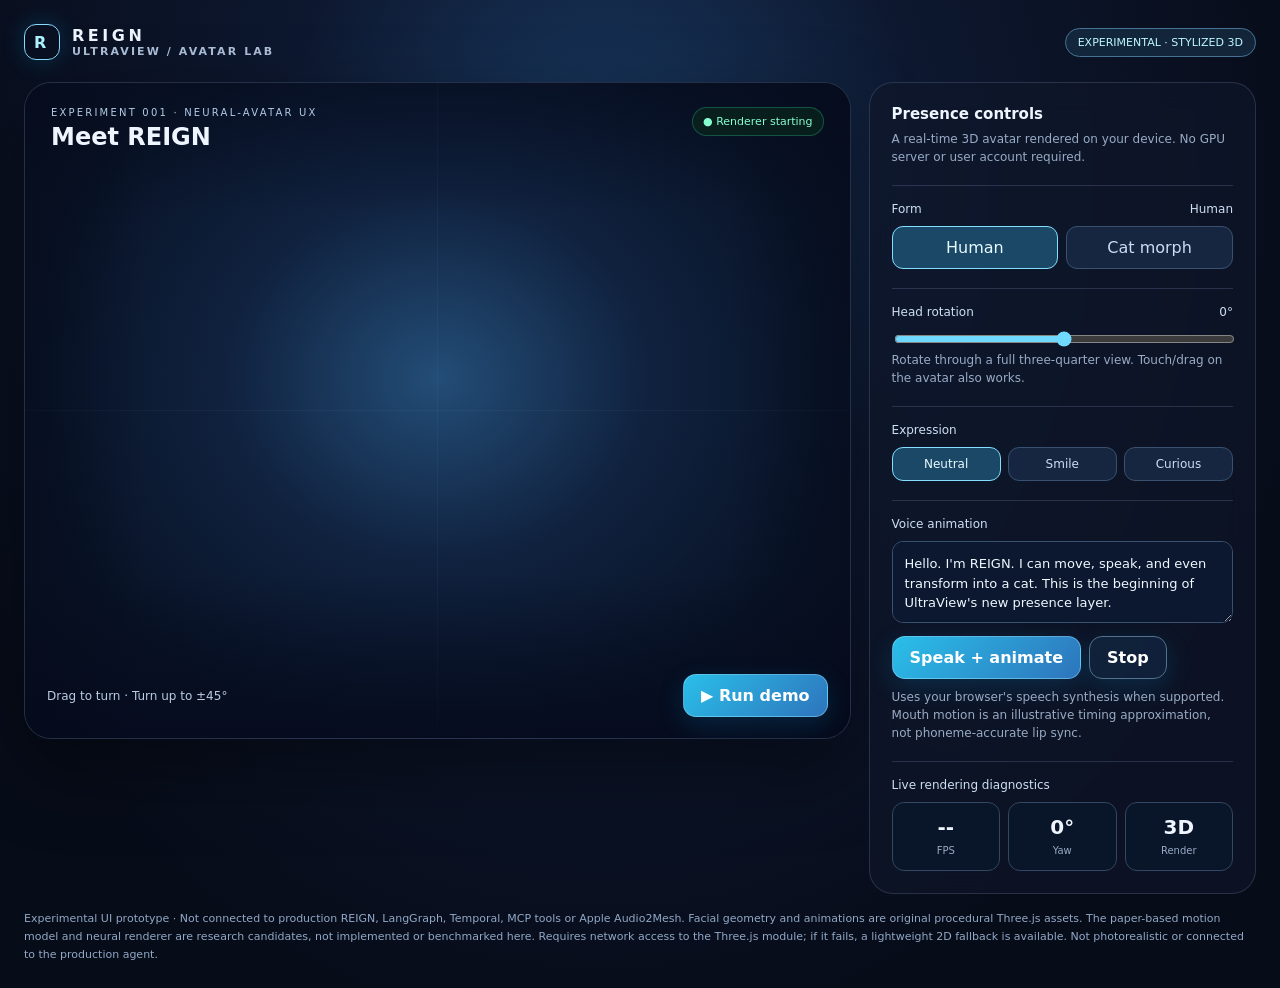
==== services/ax/avatar-lab.html @ 7117e43e "feat(ax): add experimental avatar lab with 3D head turn, cat morph and 2D offline fallback" ====
<!DOCTYPE html>
<html lang="en"><head><meta charset="utf-8"><meta name="viewport" content="width=device-width,initial-scale=1"><title>REIGN | UltraView Avatar Lab</title><style>
:root{color-scheme:dark;--ink:#eef5ff;--dim:#99abc5;--glass:rgba(15,23,43,.67);--line:rgba(185,207,255,.16);--cyan:#6fe7ff}*{box-sizing:border-box}body{margin:0;min-height:100vh;background:radial-gradient(ellipse at 47% 19%,#193a62 0%,#0d172e 35%,#070c19 75%);color:var(--ink);font-family:Inter,ui-sans-serif,system-ui,-apple-system,Segoe UI,sans-serif}button,input{font:inherit}button{cursor:pointer}.shell{max-width:1330px;margin:auto;padding:24px}.topbar{display:flex;align-items:center;justify-content:space-between;gap:16px;margin-bottom:22px}.brand{display:flex;align-items:center;gap:12px;font-weight:750;letter-spacing:.22em}.logo{width:36px;height:36px;border:1px solid #87dbff;border-radius:12px;display:grid;place-items:center;box-shadow:0 0 24px #1ab6ff33;color:#abf3ff}.sub{font-size:11px;color:#adc0d9;letter-spacing:.19em}.tag{padding:7px 12px;border-radius:25px;border:1px solid #467394;background:#173047aa;font-size:11px;color:#bcf6ff}.layout{display:grid;grid-template-columns:minmax(0,1.6fr) minmax(290px,.75fr);gap:18px}.stage{height:min(73vh,700px);min-height:480px;overflow:hidden;position:relative;border:1px solid var(--line);border-radius:27px;background:radial-gradient(ellipse at center 45%,#234d77 0%,#10223f 36%,#081225 72%);box-shadow:0 30px 80px #0006}.stage:before{content:'';position:absolute;inset:0;z-index:1;pointer-events:none;background:linear-gradient(90deg,#03071558,transparent 15%,transparent 85%,#03071558),linear-gradient(0deg,#050a1cc4,transparent 25%,transparent 80%,#050a1c70)}canvas{display:block;width:100%;height:100%;touch-action:pan-y}.stageHeader{position:absolute;z-index:2;top:24px;left:26px;right:26px;display:flex;justify-content:space-between;align-items:flex-start;pointer-events:none}.eyebrow{letter-spacing:.22em;font-size:10px;color:#b2cbe7}.stageTitle{font-size:24px;font-weight:650;margin-top:5px}.status{background:#09241ecb;border:1px solid #2dbd8f55;color:#85ffd0;padding:7px 10px;border-radius:22px;font-size:11px}.bottom{position:absolute;z-index:2;bottom:21px;left:22px;right:22px;display:flex;align-items:center;justify-content:space-between;gap:12px}.hint{font-size:12px;color:#bacbe3}.action{border:1px solid #a5eaff66;background:linear-gradient(135deg,#2abfe9,#2e74bc);color:white;padding:11px 17px;border-radius:13px;font-weight:700;box-shadow:0 8px 26px #0a9ee72b}.action.secondary{background:#132540c9;border-color:#53728f}.panel{border:1px solid var(--line);background:var(--glass);border-radius:24px;padding:22px;backdrop-filter:blur(15px);display:flex;flex-direction:column;gap:19px}.panel h2{font-size:15px;margin:0 0 7px}.muted{color:var(--dim);font-size:12px;line-height:1.5}.group{border-top:1px solid var(--line);padding-top:16px}.tabs{display:grid;grid-template-columns:1fr 1fr;gap:8px}.tabs button,.expr button{background:#162641;color:#cbdcf5;border:1px solid #39516f;border-radius:11px;padding:11px}.tabs button.on,.expr button.on{background:#1b4866;border-color:#83deff;color:#e6fbff}.control{display:flex;justify-content:space-between;align-items:center;margin-bottom:10px;font-size:12px;color:#cedff5}.range{width:100%;accent-color:#70d9ff}.expr{display:grid;grid-template-columns:repeat(3,1fr);gap:7px}.expr button{font-size:12px;padding:9px 4px}.script{width:100%;min-height:82px;resize:vertical;background:#0b1830;color:#eff8ff;border:1px solid #39516f;border-radius:11px;padding:12px;font:inherit;font-size:13px;line-height:1.5}.row{display:flex;gap:8px;flex-wrap:wrap}.metrics{display:grid;grid-template-columns:repeat(3,1fr);gap:8px}.metric{background:#0a172bc9;border:1px solid #324762;border-radius:12px;padding:12px 8px;text-align:center}.metric strong{font-size:20px;display:block}.metric span{font-size:10px;color:var(--dim)}.foot{color:#91a8c6;font-size:11px;margin-top:16px;line-height:1.65}.warn{color:#ffe4a3}.corner{position:absolute;left:0;right:0;top:0;bottom:0;pointer-events:none;background:linear-gradient(90deg,transparent 49.93%,#b6e9ff0a 50%,transparent 50.07%),linear-gradient(0deg,transparent 49.93%,#b6e9ff0a 50%,transparent 50.07%)}@media(max-width:850px){.shell{padding:14px}.layout{grid-template-columns:1fr}.stage{height:58vh;min-height:420px}.panel{padding:19px}.stageTitle{font-size:20px}.bottom{align-items:flex-end}.hint{max-width:55%}}
</style></head><body><main class="shell"><header class="topbar"><div class="brand"><div class="logo">R</div><div><div>REIGN</div><div class="sub">ULTRAVIEW / AVATAR LAB</div></div></div><div class="tag">EXPERIMENTAL · STYLIZED 3D</div></header><div class="layout"><section class="stage" id="stage"><div class="corner"></div><div class="stageHeader"><div><div class="eyebrow">EXPERIMENT 001 · NEURAL-AVATAR UX</div><div class="stageTitle">Meet REIGN</div></div><span class="status" id="status">● Renderer starting</span></div><div class="bottom"><div class="hint" id="hint">Drag to turn · Turn up to ±45°</div><button class="action" id="demo">▶ Run demo</button></div></section><aside class="panel"><div><h2>Presence controls</h2><div class="muted">A real-time 3D avatar rendered on your device. No GPU server or user account required.</div></div><div class="group"><div class="control">Form <span id="formVal">Human</span></div><div class="tabs"><button class="on" id="human">Human</button><button id="cat">Cat morph</button></div></div><div class="group"><div class="control">Head rotation <span id="rotationValue">0°</span></div><input id="yaw" class="range" type="range" min="-45" max="45" step="1" value="0"><div class="muted">Rotate through a full three-quarter view. Touch/drag on the avatar also works.</div></div><div class="group"><div class="control">Expression</div><div class="expr" id="expressions"><button class="on" data-exp="neutral">Neutral</button><button data-exp="happy">Smile</button><button data-exp="curious">Curious</button></div></div><div class="group"><div class="control">Voice animation</div><textarea id="utterance" class="script">Hello. I'm REIGN. I can move, speak, and even transform into a cat. This is the beginning of UltraView's new presence layer.</textarea><div class="row" style="margin-top:9px"><button class="action" id="speak">Speak + animate</button><button class="action secondary" id="stop">Stop</button></div><div class="muted" style="margin-top:9px">Uses your browser's speech synthesis when supported. Mouth motion is an illustrative timing approximation, not phoneme-accurate lip sync.</div></div><div class="group"><div class="control">Live rendering diagnostics</div><div class="metrics"><div class="metric"><strong id="fps">--</strong><span>FPS</span></div><div class="metric"><strong id="angle">0°</strong><span>Yaw</span></div><div class="metric"><strong id="mode">3D</strong><span>Render</span></div></div></div></aside></div><div class="foot">Experimental UI prototype · Not connected to production REIGN, LangGraph, Temporal, MCP tools or Apple Audio2Mesh. Facial geometry and animations are original procedural Three.js assets. The paper-based motion model and neural renderer are research candidates, not implemented or benchmarked here. Requires network access to the Three.js module; if it fails, a lightweight 2D fallback is available. Not photorealistic or connected to the production agent.</div></main>
<script type="module">
import * as THREE from 'https://esm.sh/three@0.169.0';
const stage=document.getElementById('stage'),scene=new THREE.Scene(),camera=new THREE.PerspectiveCamera(34,1,.1,100);camera.position.set(0,.06,7.0);const renderer=new THREE.WebGLRenderer({antialias:true,alpha:true,powerPreference:'high-performance'});renderer.setPixelRatio(Math.min(window.devicePixelRatio||1,2));renderer.outputColorSpace=THREE.SRGBColorSpace;renderer.toneMapping=THREE.ACESFilmicToneMapping;renderer.toneMappingExposure=1.5;stage.prepend(renderer.domElement);
scene.add(new THREE.HemisphereLight(0xbbe9ff,0x0b1738,2.3));function light(c,power,x,y,z){const l=new THREE.DirectionalLight(c,power);l.position.set(x,y,z);scene.add(l)}light(0xffffff,3,-3,4,5);light(0x51b5ff,2.1,4,1,-2);light(0x58e9ff,1.0,0,-3,3);
const root=new THREE.Group();scene.add(root);const head=new THREE.Group();root.add(head);const mat=(color,roughness=.75,metalness=0)=>new THREE.MeshStandardMaterial({color,roughness,metalness});const skin=mat(0xb77d61,.8),skinShade=mat(0x9b624b,.78),hair=mat(0x172031,.93),eyeWhite=mat(0xf4ecde,.35),iris=mat(0x35667c,.28),pupil=mat(0x0c1b29,.18),lip=mat(0x8e4b4e,.72),shirt=mat(0x142744,.7),shirtTrim=mat(0x4dd9ff,.4,.25),catSkin=mat(0xc5a080,.8),catNose=mat(0x9f6973),innerEar=mat(0xc48983);
function ell(parent,m,x,y,z,sx,sy,sz,segments=42){let o=new THREE.Mesh(new THREE.SphereGeometry(1,segments,30),m);o.position.set(x,y,z);o.scale.set(sx,sy,sz);parent.add(o);return o}
const body=ell(root,shirt,0,-1.94,-.11,1.04,.84,.63);const neck=ell(root,skin,0,-1.05,.02,.34,.48,.34);ell(root,shirtTrim,0,-1.43,.43,.3,.10,.14);let face=ell(head,skin,0,.14,0,.79,1.04,.73);let skull=ell(head,hair,0,.75,-.08,.79,.52,.71);ell(head,hair,-.48,.51,-.18,.36,.62,.57);ell(head,hair,.49,.5,-.18,.34,.60,.53);let fringe=ell(head,hair,-.11,.83,.57,.61,.16,.21);fringe.rotation.z=.11;
const ears=[],eyes=[],brows=[],whiskers=[],catEars=[];for (const s of [-1,1]){ears.push(ell(head,skin,s*.78,.10,-.03,.17,.30,.17));const eye=new THREE.Group();eye.position.set(s*.32,.32,.615);head.add(eye);ell(eye,eyeWhite,0,0,0,.19,.12,.10);ell(eye,iris,0,-.004,.087,.079,.088,.028);ell(eye,pupil,0,-.004,.111,.045,.058,.022);ell(eye,eyeWhite,-.02,.03,.132,.016,.016,.008);eyes.push(eye);const brow=ell(head,hair,s*.32,.57,.661,.23,.055,.055);brow.rotation.z=s*.07;brows.push(brow);
const catEar=new THREE.Group();catEar.position.set(s*.54,1.07,-.05);head.add(catEar);let e=new THREE.Mesh(new THREE.ConeGeometry(.27,.57,3),catSkin);e.rotation.z=-s*.16;catEar.add(e);let inside=new THREE.Mesh(new THREE.ConeGeometry(.15,.36,3),innerEar);inside.position.z=.11;inside.position.y=-.02;inside.rotation.z=-s*.16;catEar.add(inside);catEar.scale.setScalar(0);catEars.push(catEar);
for(let j=0;j<3;j++){let w=ell(head,mat(0xe8d4b7),s*.49,-.18+j*.10,.69,.31,.009,.009);w.rotation.z=s*(j-1)*.20;w.visible=false;whiskers.push(w)}
}
let nose=ell(head,skinShade,0,.09,.735,.145,.245,.18),noseTip=ell(head,skin,0,-.047,.88,.19,.115,.14);let mouthGroup=new THREE.Group();mouthGroup.position.set(0,-.38,.67);head.add(mouthGroup);let mouth=ell(mouthGroup,lip,0,0,0,.29,.048,.07);const mouthInner=ell(mouthGroup,mat(0x33131d),0,-.025,.021,.22,.01,.048);let chin=ell(head,skin,0,-.7,.25,.47,.26,.39);let catMuzzle=ell(head,catSkin,0,-.2,.64,.41,.20,.19);catMuzzle.scale.setScalar(0);let catNoseObj=ell(head,catNose,0,-.13,.81,.12,.077,.10);catNoseObj.scale.setScalar(0);
const floor=new THREE.Mesh(new THREE.CircleGeometry(2.2,80),new THREE.MeshBasicMaterial({color:0x15618b,transparent:true,opacity:.075,side:THREE.DoubleSide}));floor.rotation.x=-Math.PI/2;floor.position.y=-2.55;scene.add(floor);
let yawTarget=0,yaw=0,catTarget=0,catMix=0,speech=0,expression='neutral',auto=false,autoStart=0,drag=false,downX=0,downYaw=0,speechTimer=null;const clamp=(v,a,b)=>Math.max(a,Math.min(b,v));function setYaw(v){yawTarget=clamp(v,-45,45);document.getElementById('yaw').value=Math.round(yawTarget);document.getElementById('rotationValue').textContent=Math.round(yawTarget)+'°'}
function setCat(c){catTarget=c?1:0;document.getElementById('human').classList.toggle('on',!c);document.getElementById('cat').classList.toggle('on',!!c);document.getElementById('formVal').textContent=c?'Cat':'Human'}
document.getElementById('yaw').addEventListener('input',e=>{auto=false;setYaw(+e.target.value)});document.getElementById('human').onclick=()=>setCat(false);document.getElementById('cat').onclick=()=>setCat(true);for(const b of document.querySelectorAll('[data-exp]'))b.onclick=()=>{expression=b.dataset.exp;document.querySelectorAll('[data-exp]').forEach(z=>z.classList.toggle('on',z===b))};renderer.domElement.addEventListener('pointerdown',e=>{drag=true;downX=e.clientX;downYaw=yawTarget;auto=false;renderer.domElement.setPointerCapture(e.pointerId)});renderer.domElement.addEventListener('pointermove',e=>{if(drag)setYaw(downYaw+(e.clientX-downX)*.27)});renderer.domElement.addEventListener('pointerup',()=>drag=false);renderer.domElement.addEventListener('pointercancel',()=>drag=false);
function stopSpeech(){if('speechSynthesis' in window)speechSynthesis.cancel();speech=0;clearInterval(speechTimer);speechTimer=null}document.getElementById('stop').onclick=stopSpeech;
function speak(){stopSpeech();const text=document.getElementById('utterance').value.trim();if(!text)return;const start=performance.now();speechTimer=setInterval(()=>{const t=(performance.now()-start)/1000;speech=.28+Math.abs(Math.sin(t*12)*Math.cos(t*4.3))*.72},48);if('speechSynthesis' in window){const u=new SpeechSynthesisUtterance(text);u.rate=.93;u.pitch=.96;u.onend=stopSpeech;u.onerror=stopSpeech;speechSynthesis.speak(u)}else{document.getElementById('hint').textContent='Speech API unavailable; playing mouth animation only';setTimeout(stopSpeech,Math.max(2000,text.length*65))}}document.getElementById('speak').onclick=speak;
document.getElementById('demo').onclick=()=>{auto=true;autoStart=performance.now();setCat(false);expression='happy';document.querySelectorAll('[data-exp]').forEach(z=>z.classList.toggle('on',z.dataset.exp==='happy'));document.getElementById('hint').textContent='Demo: head turn → expression → cat transformation';speak();setTimeout(()=>{if(auto)setCat(true)},5500);setTimeout(()=>{if(auto)setCat(false)},10000);setTimeout(()=>{auto=false;setYaw(0)},14500)};
function resize(){let w=stage.clientWidth,h=stage.clientHeight;camera.aspect=w/h;camera.updateProjectionMatrix();renderer.setSize(w,h,false)}new ResizeObserver(resize).observe(stage);resize();let last=performance.now(),frames=0,fpsStart=last;function animate(now){requestAnimationFrame(animate);let dt=Math.min((now-last)/1000,.09);last=now;let sec=now/1000;if(auto){let t=(now-autoStart)/1000;setYaw(Math.sin(t*.65)*43)}yaw+=(yawTarget-yaw)*Math.min(1,dt*7);catMix+=(catTarget-catMix)*Math.min(1,dt*3.1);head.rotation.y=THREE.MathUtils.degToRad(yaw);head.rotation.x=.025+Math.sin(sec*.9)*.025;head.rotation.z=Math.sin(sec*.7)*.018;root.position.y=Math.sin(sec*1.3)*.024;face.material=catMix>.55?catSkin:skin;face.scale.set(.79-catMix*.06,1.04-catMix*.13,.73-catMix*.02);nose.scale.set(.145*(1-catMix*.4),.245*(1-catMix*.66),.18);noseTip.scale.set(.19*(1-catMix*.25),.115*(1-catMix*.45),.14);catMuzzle.scale.setScalar(catMix);catNoseObj.scale.setScalar(catMix);catEars.forEach(e=>e.scale.setScalar(catMix));ears.forEach(e=>e.scale.setScalar(1-catMix*.7));skull.scale.y=1-catMix*.38;fringe.scale.y=.16*(1-catMix*.65);whiskers.forEach(w=>w.visible=catMix>.5);eyes.forEach(e=>e.scale.set(1+catMix*.15,1+catMix*.25,1));brows.forEach((b,i)=>{b.position.y=.57+(expression==='curious'?.09:0);b.rotation.z=(i===0?-1:1)*(expression==='happy'?.16:.07)});let smile=expression==='happy'?.045:0;let talk=speech>0?speech*(.12+.055*Math.abs(Math.sin(sec*22))):0;mouth.scale.y=.048+talk+smile;mouth.scale.x=.29+(expression==='happy'?.06:0)-catMix*.09;mouthInner.scale.y=.015+talk*.7;mouthInner.visible=speech>.03;mouthGroup.position.y=-.38-catMix*.04;chin.position.y=-.7-talk*.13;document.getElementById('angle').textContent=Math.round(yaw)+'°';renderer.render(scene,camera);frames++;if(now-fpsStart>=900){document.getElementById('fps').textContent=Math.round(frames*1000/(now-fpsStart));frames=0;fpsStart=now}}
requestAnimationFrame(animate);document.getElementById('status').textContent='● THREE.JS RENDER READY';window.__avatar3DReady=true;
</script>
<script>
/* Self-contained 2D diagnostic fallback for environments blocking esm.sh.
   It never calls agent APIs, reads credentials, or sends data off-device. */
(()=>{
  let fallback=null,ctx=null,form=0,target=0,yaw=0,emotion='neutral',speaking=false,t0=0;
  function render(now){
    if(window.__avatar3DReady){fallback?.remove();return;}
    if(!ctx)return;
    const width=fallback.width,height=fallback.height;
    ctx.clearRect(0,0,width,height);
    const scale=Math.min(width/640,height/650),xc=width/2,yc=height*.47;
    const a=+document.getElementById('yaw').value;
    yaw+=(a-yaw)*.09;form+=(target-form)*.07;
    const angle=yaw*Math.PI/180,turn=Math.cos(angle);
    ctx.save();ctx.translate(xc,yc);ctx.scale(scale,scale);
    ctx.fillStyle='#142b4c';ctx.beginPath();ctx.ellipse(0,255,190,115,0,0,Math.PI*2);ctx.fill();
    ctx.fillStyle='#b67c63';ctx.fillRect(-40,165,80,110);
    ctx.save();ctx.translate(Math.sin(angle)*55,0);ctx.scale(.88+.12*turn,1);
    ctx.fillStyle=form>.55?'#b99d80':'#b77c63';
    ctx.beginPath();ctx.ellipse(0,0,130,173,0,0,Math.PI*2);ctx.fill();
    ctx.fillStyle='#152037';ctx.beginPath();ctx.ellipse(0,-127,128,68,0,Math.PI*2);ctx.fill();
    for(const sign of [-1,1]){
       ctx.fillStyle=form>.55?'#b99d80':'#b77c63';
       if(form>.02){ctx.beginPath();ctx.moveTo(sign*72,-115);ctx.lineTo(sign*120,-235*form-125*(1-form));ctx.lineTo(sign*24,-157);ctx.fill();}
       ctx.beginPath();ctx.ellipse(sign*131,-4,20,41,0,0,Math.PI*2);ctx.fill();
       ctx.fillStyle='#f0ebe6';ctx.beginPath();ctx.ellipse(sign*55,-29,26,17,0,0,Math.PI*2);ctx.fill();
       ctx.fillStyle='#33586b';ctx.beginPath();ctx.ellipse(sign*55+Math.sin(angle)*8,-29,11,14,0,0,Math.PI*2);ctx.fill();
       ctx.fillStyle='#152037';ctx.fillRect(sign*28-27,-64,55,8);
       if(form>.4){ctx.strokeStyle='#dbc5a6';ctx.lineWidth=2;for(let j=-1;j<=1;j++){ctx.beginPath();ctx.moveTo(sign*22,65);ctx.lineTo(sign*160,65+j*18);ctx.stroke();}}
    }
    ctx.fillStyle=form>.55?'#9d6b76':'#a96d58';
    ctx.beginPath();ctx.ellipse(Math.sin(angle)*9,47,20,30,0,0,Math.PI*2);ctx.fill();
    ctx.strokeStyle='#89464e';ctx.lineWidth=8;ctx.beginPath();
    const open=speaking?Math.abs(Math.sin(now/135))*19:0;
    ctx.ellipse(0,105,emotion==='happy'?48:35,5+open,0,0,Math.PI);ctx.stroke();
    ctx.restore();ctx.restore();
    const f=document.getElementById('fps');f.textContent='2D';
    document.getElementById('angle').textContent=Math.round(yaw)+'°';
    requestAnimationFrame(render);
  }
  setTimeout(()=>{
    if(window.__avatar3DReady)return;
    const stage=document.getElementById('stage');
    fallback=document.createElement('canvas');fallback.id='fallbackCanvas';
    fallback.style.cssText='position:absolute;inset:0;width:100%;height:100%;z-index:0';
    stage.prepend(fallback);ctx=fallback.getContext('2d');
    function size(){fallback.width=Math.max(1,stage.clientWidth*devicePixelRatio);fallback.height=Math.max(1,stage.clientHeight*devicePixelRatio);}
    new ResizeObserver(size).observe(stage);size();
    document.getElementById('status').textContent='● 2D FALLBACK · THREE.JS UNAVAILABLE';
    document.getElementById('mode').textContent='2D';
    document.getElementById('cat').onclick=()=>{target=1;document.getElementById('formVal').textContent='Cat'};
    document.getElementById('human').onclick=()=>{target=0;document.getElementById('formVal').textContent='Human'};
    document.querySelectorAll('[data-exp]').forEach(b=>b.onclick=()=>{emotion=b.dataset.exp});
    document.getElementById('speak').onclick=()=>{
       speaking=true;
       const text=document.getElementById('utterance').value;
       if('speechSynthesis' in window){speechSynthesis.cancel();const u=new SpeechSynthesisUtterance(text);
          u.onend=()=>speaking=false;u.onerror=()=>speaking=false;speechSynthesis.speak(u);}
       else setTimeout(()=>speaking=false,Math.min(10000,text.length*65));
    };
    document.getElementById('stop').onclick=()=>{speaking=false;if('speechSynthesis' in window)speechSynthesis.cancel()};
    document.getElementById('demo').onclick=()=>{target=0;speaking=true;
      document.getElementById('yaw').value=45;
      setTimeout(()=>{target=1;document.getElementById('formVal').textContent='Cat'},1800);
      setTimeout(()=>{document.getElementById('yaw').value=-45},3400);
      setTimeout(()=>{target=0;speaking=false;document.getElementById('formVal').textContent='Human'},5200);
    };
    const note=document.getElementById('hint');
    note.textContent='Fallback mode: 2D preview only. Three.js requires network access.';
    requestAnimationFrame(render);
  },6000);
})();
</script></body></html>
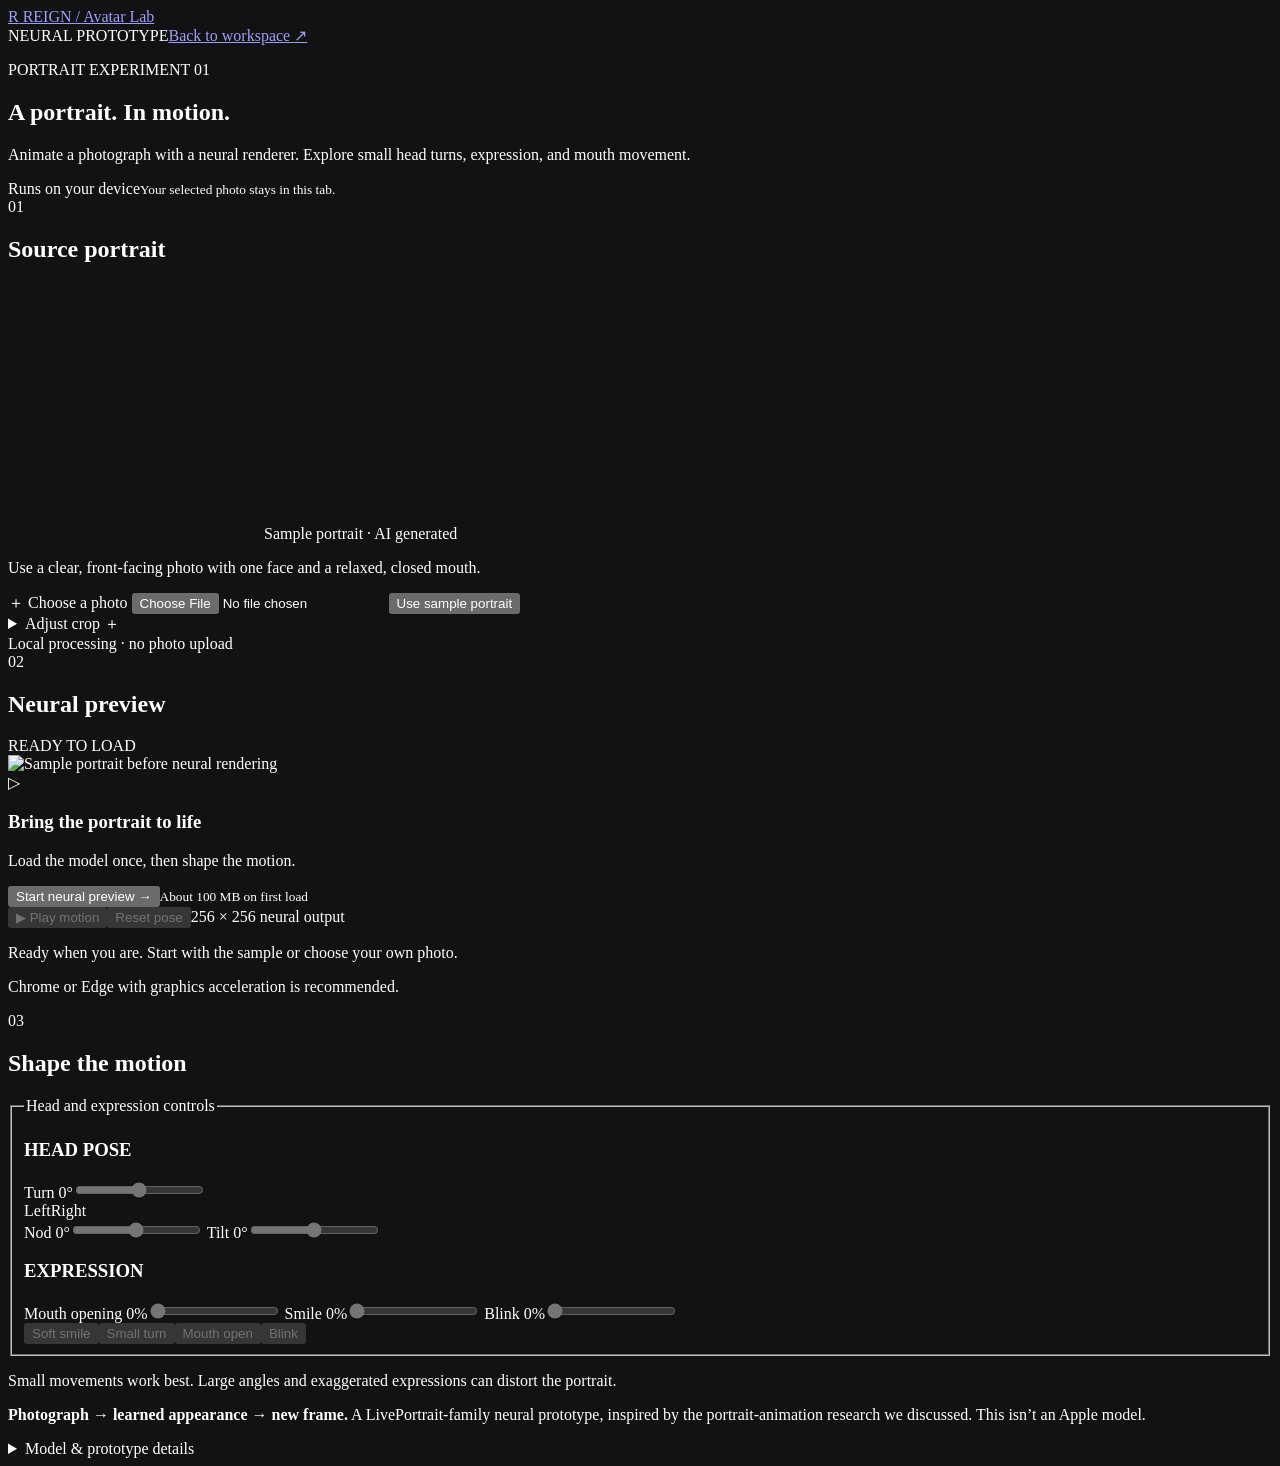
==== commit 3010b3f6: "Replace geometric Avatar Lab with on-device neural portrait rendering" ====
--- a/services/ax/avatar-lab.html
+++ b/services/ax/avatar-lab.html
@@ -1,99 +1,72 @@
-<!DOCTYPE html>
-<html lang="en"><head><meta charset="utf-8"><meta name="viewport" content="width=device-width,initial-scale=1"><title>REIGN | UltraView Avatar Lab</title><style>
-:root{color-scheme:dark;--ink:#eef5ff;--dim:#99abc5;--glass:rgba(15,23,43,.67);--line:rgba(185,207,255,.16);--cyan:#6fe7ff}*{box-sizing:border-box}body{margin:0;min-height:100vh;background:radial-gradient(ellipse at 47% 19%,#193a62 0%,#0d172e 35%,#070c19 75%);color:var(--ink);font-family:Inter,ui-sans-serif,system-ui,-apple-system,Segoe UI,sans-serif}button,input{font:inherit}button{cursor:pointer}.shell{max-width:1330px;margin:auto;padding:24px}.topbar{display:flex;align-items:center;justify-content:space-between;gap:16px;margin-bottom:22px}.brand{display:flex;align-items:center;gap:12px;font-weight:750;letter-spacing:.22em}.logo{width:36px;height:36px;border:1px solid #87dbff;border-radius:12px;display:grid;place-items:center;box-shadow:0 0 24px #1ab6ff33;color:#abf3ff}.sub{font-size:11px;color:#adc0d9;letter-spacing:.19em}.tag{padding:7px 12px;border-radius:25px;border:1px solid #467394;background:#173047aa;font-size:11px;color:#bcf6ff}.layout{display:grid;grid-template-columns:minmax(0,1.6fr) minmax(290px,.75fr);gap:18px}.stage{height:min(73vh,700px);min-height:480px;overflow:hidden;position:relative;border:1px solid var(--line);border-radius:27px;background:radial-gradient(ellipse at center 45%,#234d77 0%,#10223f 36%,#081225 72%);box-shadow:0 30px 80px #0006}.stage:before{content:'';position:absolute;inset:0;z-index:1;pointer-events:none;background:linear-gradient(90deg,#03071558,transparent 15%,transparent 85%,#03071558),linear-gradient(0deg,#050a1cc4,transparent 25%,transparent 80%,#050a1c70)}canvas{display:block;width:100%;height:100%;touch-action:pan-y}.stageHeader{position:absolute;z-index:2;top:24px;left:26px;right:26px;display:flex;justify-content:space-between;align-items:flex-start;pointer-events:none}.eyebrow{letter-spacing:.22em;font-size:10px;color:#b2cbe7}.stageTitle{font-size:24px;font-weight:650;margin-top:5px}.status{background:#09241ecb;border:1px solid #2dbd8f55;color:#85ffd0;padding:7px 10px;border-radius:22px;font-size:11px}.bottom{position:absolute;z-index:2;bottom:21px;left:22px;right:22px;display:flex;align-items:center;justify-content:space-between;gap:12px}.hint{font-size:12px;color:#bacbe3}.action{border:1px solid #a5eaff66;background:linear-gradient(135deg,#2abfe9,#2e74bc);color:white;padding:11px 17px;border-radius:13px;font-weight:700;box-shadow:0 8px 26px #0a9ee72b}.action.secondary{background:#132540c9;border-color:#53728f}.panel{border:1px solid var(--line);background:var(--glass);border-radius:24px;padding:22px;backdrop-filter:blur(15px);display:flex;flex-direction:column;gap:19px}.panel h2{font-size:15px;margin:0 0 7px}.muted{color:var(--dim);font-size:12px;line-height:1.5}.group{border-top:1px solid var(--line);padding-top:16px}.tabs{display:grid;grid-template-columns:1fr 1fr;gap:8px}.tabs button,.expr button{background:#162641;color:#cbdcf5;border:1px solid #39516f;border-radius:11px;padding:11px}.tabs button.on,.expr button.on{background:#1b4866;border-color:#83deff;color:#e6fbff}.control{display:flex;justify-content:space-between;align-items:center;margin-bottom:10px;font-size:12px;color:#cedff5}.range{width:100%;accent-color:#70d9ff}.expr{display:grid;grid-template-columns:repeat(3,1fr);gap:7px}.expr button{font-size:12px;padding:9px 4px}.script{width:100%;min-height:82px;resize:vertical;background:#0b1830;color:#eff8ff;border:1px solid #39516f;border-radius:11px;padding:12px;font:inherit;font-size:13px;line-height:1.5}.row{display:flex;gap:8px;flex-wrap:wrap}.metrics{display:grid;grid-template-columns:repeat(3,1fr);gap:8px}.metric{background:#0a172bc9;border:1px solid #324762;border-radius:12px;padding:12px 8px;text-align:center}.metric strong{font-size:20px;display:block}.metric span{font-size:10px;color:var(--dim)}.foot{color:#91a8c6;font-size:11px;margin-top:16px;line-height:1.65}.warn{color:#ffe4a3}.corner{position:absolute;left:0;right:0;top:0;bottom:0;pointer-events:none;background:linear-gradient(90deg,transparent 49.93%,#b6e9ff0a 50%,transparent 50.07%),linear-gradient(0deg,transparent 49.93%,#b6e9ff0a 50%,transparent 50.07%)}@media(max-width:850px){.shell{padding:14px}.layout{grid-template-columns:1fr}.stage{height:58vh;min-height:420px}.panel{padding:19px}.stageTitle{font-size:20px}.bottom{align-items:flex-end}.hint{max-width:55%}}
-</style></head><body><main class="shell"><header class="topbar"><div class="brand"><div class="logo">R</div><div><div>REIGN</div><div class="sub">ULTRAVIEW / AVATAR LAB</div></div></div><div class="tag">EXPERIMENTAL · STYLIZED 3D</div></header><div class="layout"><section class="stage" id="stage"><div class="corner"></div><div class="stageHeader"><div><div class="eyebrow">EXPERIMENT 001 · NEURAL-AVATAR UX</div><div class="stageTitle">Meet REIGN</div></div><span class="status" id="status">● Renderer starting</span></div><div class="bottom"><div class="hint" id="hint">Drag to turn · Turn up to ±45°</div><button class="action" id="demo">▶ Run demo</button></div></section><aside class="panel"><div><h2>Presence controls</h2><div class="muted">A real-time 3D avatar rendered on your device. No GPU server or user account required.</div></div><div class="group"><div class="control">Form <span id="formVal">Human</span></div><div class="tabs"><button class="on" id="human">Human</button><button id="cat">Cat morph</button></div></div><div class="group"><div class="control">Head rotation <span id="rotationValue">0°</span></div><input id="yaw" class="range" type="range" min="-45" max="45" step="1" value="0"><div class="muted">Rotate through a full three-quarter view. Touch/drag on the avatar also works.</div></div><div class="group"><div class="control">Expression</div><div class="expr" id="expressions"><button class="on" data-exp="neutral">Neutral</button><button data-exp="happy">Smile</button><button data-exp="curious">Curious</button></div></div><div class="group"><div class="control">Voice animation</div><textarea id="utterance" class="script">Hello. I'm REIGN. I can move, speak, and even transform into a cat. This is the beginning of UltraView's new presence layer.</textarea><div class="row" style="margin-top:9px"><button class="action" id="speak">Speak + animate</button><button class="action secondary" id="stop">Stop</button></div><div class="muted" style="margin-top:9px">Uses your browser's speech synthesis when supported. Mouth motion is an illustrative timing approximation, not phoneme-accurate lip sync.</div></div><div class="group"><div class="control">Live rendering diagnostics</div><div class="metrics"><div class="metric"><strong id="fps">--</strong><span>FPS</span></div><div class="metric"><strong id="angle">0°</strong><span>Yaw</span></div><div class="metric"><strong id="mode">3D</strong><span>Render</span></div></div></div></aside></div><div class="foot">Experimental UI prototype · Not connected to production REIGN, LangGraph, Temporal, MCP tools or Apple Audio2Mesh. Facial geometry and animations are original procedural Three.js assets. The paper-based motion model and neural renderer are research candidates, not implemented or benchmarked here. Requires network access to the Three.js module; if it fails, a lightweight 2D fallback is available. Not photorealistic or connected to the production agent.</div></main>
-<script type="module">
-import * as THREE from 'https://esm.sh/three@0.169.0';
-const stage=document.getElementById('stage'),scene=new THREE.Scene(),camera=new THREE.PerspectiveCamera(34,1,.1,100);camera.position.set(0,.06,7.0);const renderer=new THREE.WebGLRenderer({antialias:true,alpha:true,powerPreference:'high-performance'});renderer.setPixelRatio(Math.min(window.devicePixelRatio||1,2));renderer.outputColorSpace=THREE.SRGBColorSpace;renderer.toneMapping=THREE.ACESFilmicToneMapping;renderer.toneMappingExposure=1.5;stage.prepend(renderer.domElement);
-scene.add(new THREE.HemisphereLight(0xbbe9ff,0x0b1738,2.3));function light(c,power,x,y,z){const l=new THREE.DirectionalLight(c,power);l.position.set(x,y,z);scene.add(l)}light(0xffffff,3,-3,4,5);light(0x51b5ff,2.1,4,1,-2);light(0x58e9ff,1.0,0,-3,3);
-const root=new THREE.Group();scene.add(root);const head=new THREE.Group();root.add(head);const mat=(color,roughness=.75,metalness=0)=>new THREE.MeshStandardMaterial({color,roughness,metalness});const skin=mat(0xb77d61,.8),skinShade=mat(0x9b624b,.78),hair=mat(0x172031,.93),eyeWhite=mat(0xf4ecde,.35),iris=mat(0x35667c,.28),pupil=mat(0x0c1b29,.18),lip=mat(0x8e4b4e,.72),shirt=mat(0x142744,.7),shirtTrim=mat(0x4dd9ff,.4,.25),catSkin=mat(0xc5a080,.8),catNose=mat(0x9f6973),innerEar=mat(0xc48983);
-function ell(parent,m,x,y,z,sx,sy,sz,segments=42){let o=new THREE.Mesh(new THREE.SphereGeometry(1,segments,30),m);o.position.set(x,y,z);o.scale.set(sx,sy,sz);parent.add(o);return o}
-const body=ell(root,shirt,0,-1.94,-.11,1.04,.84,.63);const neck=ell(root,skin,0,-1.05,.02,.34,.48,.34);ell(root,shirtTrim,0,-1.43,.43,.3,.10,.14);let face=ell(head,skin,0,.14,0,.79,1.04,.73);let skull=ell(head,hair,0,.75,-.08,.79,.52,.71);ell(head,hair,-.48,.51,-.18,.36,.62,.57);ell(head,hair,.49,.5,-.18,.34,.60,.53);let fringe=ell(head,hair,-.11,.83,.57,.61,.16,.21);fringe.rotation.z=.11;
-const ears=[],eyes=[],brows=[],whiskers=[],catEars=[];for (const s of [-1,1]){ears.push(ell(head,skin,s*.78,.10,-.03,.17,.30,.17));const eye=new THREE.Group();eye.position.set(s*.32,.32,.615);head.add(eye);ell(eye,eyeWhite,0,0,0,.19,.12,.10);ell(eye,iris,0,-.004,.087,.079,.088,.028);ell(eye,pupil,0,-.004,.111,.045,.058,.022);ell(eye,eyeWhite,-.02,.03,.132,.016,.016,.008);eyes.push(eye);const brow=ell(head,hair,s*.32,.57,.661,.23,.055,.055);brow.rotation.z=s*.07;brows.push(brow);
-const catEar=new THREE.Group();catEar.position.set(s*.54,1.07,-.05);head.add(catEar);let e=new THREE.Mesh(new THREE.ConeGeometry(.27,.57,3),catSkin);e.rotation.z=-s*.16;catEar.add(e);let inside=new THREE.Mesh(new THREE.ConeGeometry(.15,.36,3),innerEar);inside.position.z=.11;inside.position.y=-.02;inside.rotation.z=-s*.16;catEar.add(inside);catEar.scale.setScalar(0);catEars.push(catEar);
-for(let j=0;j<3;j++){let w=ell(head,mat(0xe8d4b7),s*.49,-.18+j*.10,.69,.31,.009,.009);w.rotation.z=s*(j-1)*.20;w.visible=false;whiskers.push(w)}
-}
-let nose=ell(head,skinShade,0,.09,.735,.145,.245,.18),noseTip=ell(head,skin,0,-.047,.88,.19,.115,.14);let mouthGroup=new THREE.Group();mouthGroup.position.set(0,-.38,.67);head.add(mouthGroup);let mouth=ell(mouthGroup,lip,0,0,0,.29,.048,.07);const mouthInner=ell(mouthGroup,mat(0x33131d),0,-.025,.021,.22,.01,.048);let chin=ell(head,skin,0,-.7,.25,.47,.26,.39);let catMuzzle=ell(head,catSkin,0,-.2,.64,.41,.20,.19);catMuzzle.scale.setScalar(0);let catNoseObj=ell(head,catNose,0,-.13,.81,.12,.077,.10);catNoseObj.scale.setScalar(0);
-const floor=new THREE.Mesh(new THREE.CircleGeometry(2.2,80),new THREE.MeshBasicMaterial({color:0x15618b,transparent:true,opacity:.075,side:THREE.DoubleSide}));floor.rotation.x=-Math.PI/2;floor.position.y=-2.55;scene.add(floor);
-let yawTarget=0,yaw=0,catTarget=0,catMix=0,speech=0,expression='neutral',auto=false,autoStart=0,drag=false,downX=0,downYaw=0,speechTimer=null;const clamp=(v,a,b)=>Math.max(a,Math.min(b,v));function setYaw(v){yawTarget=clamp(v,-45,45);document.getElementById('yaw').value=Math.round(yawTarget);document.getElementById('rotationValue').textContent=Math.round(yawTarget)+'°'}
-function setCat(c){catTarget=c?1:0;document.getElementById('human').classList.toggle('on',!c);document.getElementById('cat').classList.toggle('on',!!c);document.getElementById('formVal').textContent=c?'Cat':'Human'}
-document.getElementById('yaw').addEventListener('input',e=>{auto=false;setYaw(+e.target.value)});document.getElementById('human').onclick=()=>setCat(false);document.getElementById('cat').onclick=()=>setCat(true);for(const b of document.querySelectorAll('[data-exp]'))b.onclick=()=>{expression=b.dataset.exp;document.querySelectorAll('[data-exp]').forEach(z=>z.classList.toggle('on',z===b))};renderer.domElement.addEventListener('pointerdown',e=>{drag=true;downX=e.clientX;downYaw=yawTarget;auto=false;renderer.domElement.setPointerCapture(e.pointerId)});renderer.domElement.addEventListener('pointermove',e=>{if(drag)setYaw(downYaw+(e.clientX-downX)*.27)});renderer.domElement.addEventListener('pointerup',()=>drag=false);renderer.domElement.addEventListener('pointercancel',()=>drag=false);
-function stopSpeech(){if('speechSynthesis' in window)speechSynthesis.cancel();speech=0;clearInterval(speechTimer);speechTimer=null}document.getElementById('stop').onclick=stopSpeech;
-function speak(){stopSpeech();const text=document.getElementById('utterance').value.trim();if(!text)return;const start=performance.now();speechTimer=setInterval(()=>{const t=(performance.now()-start)/1000;speech=.28+Math.abs(Math.sin(t*12)*Math.cos(t*4.3))*.72},48);if('speechSynthesis' in window){const u=new SpeechSynthesisUtterance(text);u.rate=.93;u.pitch=.96;u.onend=stopSpeech;u.onerror=stopSpeech;speechSynthesis.speak(u)}else{document.getElementById('hint').textContent='Speech API unavailable; playing mouth animation only';setTimeout(stopSpeech,Math.max(2000,text.length*65))}}document.getElementById('speak').onclick=speak;
-document.getElementById('demo').onclick=()=>{auto=true;autoStart=performance.now();setCat(false);expression='happy';document.querySelectorAll('[data-exp]').forEach(z=>z.classList.toggle('on',z.dataset.exp==='happy'));document.getElementById('hint').textContent='Demo: head turn → expression → cat transformation';speak();setTimeout(()=>{if(auto)setCat(true)},5500);setTimeout(()=>{if(auto)setCat(false)},10000);setTimeout(()=>{auto=false;setYaw(0)},14500)};
-function resize(){let w=stage.clientWidth,h=stage.clientHeight;camera.aspect=w/h;camera.updateProjectionMatrix();renderer.setSize(w,h,false)}new ResizeObserver(resize).observe(stage);resize();let last=performance.now(),frames=0,fpsStart=last;function animate(now){requestAnimationFrame(animate);let dt=Math.min((now-last)/1000,.09);last=now;let sec=now/1000;if(auto){let t=(now-autoStart)/1000;setYaw(Math.sin(t*.65)*43)}yaw+=(yawTarget-yaw)*Math.min(1,dt*7);catMix+=(catTarget-catMix)*Math.min(1,dt*3.1);head.rotation.y=THREE.MathUtils.degToRad(yaw);head.rotation.x=.025+Math.sin(sec*.9)*.025;head.rotation.z=Math.sin(sec*.7)*.018;root.position.y=Math.sin(sec*1.3)*.024;face.material=catMix>.55?catSkin:skin;face.scale.set(.79-catMix*.06,1.04-catMix*.13,.73-catMix*.02);nose.scale.set(.145*(1-catMix*.4),.245*(1-catMix*.66),.18);noseTip.scale.set(.19*(1-catMix*.25),.115*(1-catMix*.45),.14);catMuzzle.scale.setScalar(catMix);catNoseObj.scale.setScalar(catMix);catEars.forEach(e=>e.scale.setScalar(catMix));ears.forEach(e=>e.scale.setScalar(1-catMix*.7));skull.scale.y=1-catMix*.38;fringe.scale.y=.16*(1-catMix*.65);whiskers.forEach(w=>w.visible=catMix>.5);eyes.forEach(e=>e.scale.set(1+catMix*.15,1+catMix*.25,1));brows.forEach((b,i)=>{b.position.y=.57+(expression==='curious'?.09:0);b.rotation.z=(i===0?-1:1)*(expression==='happy'?.16:.07)});let smile=expression==='happy'?.045:0;let talk=speech>0?speech*(.12+.055*Math.abs(Math.sin(sec*22))):0;mouth.scale.y=.048+talk+smile;mouth.scale.x=.29+(expression==='happy'?.06:0)-catMix*.09;mouthInner.scale.y=.015+talk*.7;mouthInner.visible=speech>.03;mouthGroup.position.y=-.38-catMix*.04;chin.position.y=-.7-talk*.13;document.getElementById('angle').textContent=Math.round(yaw)+'°';renderer.render(scene,camera);frames++;if(now-fpsStart>=900){document.getElementById('fps').textContent=Math.round(frames*1000/(now-fpsStart));frames=0;fpsStart=now}}
-requestAnimationFrame(animate);document.getElementById('status').textContent='● THREE.JS RENDER READY';window.__avatar3DReady=true;
-</script>
-<script>
-/* Self-contained 2D diagnostic fallback for environments blocking esm.sh.
-   It never calls agent APIs, reads credentials, or sends data off-device. */
-(()=>{
-  let fallback=null,ctx=null,form=0,target=0,yaw=0,emotion='neutral',speaking=false,t0=0;
-  function render(now){
-    if(window.__avatar3DReady){fallback?.remove();return;}
-    if(!ctx)return;
-    const width=fallback.width,height=fallback.height;
-    ctx.clearRect(0,0,width,height);
-    const scale=Math.min(width/640,height/650),xc=width/2,yc=height*.47;
-    const a=+document.getElementById('yaw').value;
-    yaw+=(a-yaw)*.09;form+=(target-form)*.07;
-    const angle=yaw*Math.PI/180,turn=Math.cos(angle);
-    ctx.save();ctx.translate(xc,yc);ctx.scale(scale,scale);
-    ctx.fillStyle='#142b4c';ctx.beginPath();ctx.ellipse(0,255,190,115,0,0,Math.PI*2);ctx.fill();
-    ctx.fillStyle='#b67c63';ctx.fillRect(-40,165,80,110);
-    ctx.save();ctx.translate(Math.sin(angle)*55,0);ctx.scale(.88+.12*turn,1);
-    ctx.fillStyle=form>.55?'#b99d80':'#b77c63';
-    ctx.beginPath();ctx.ellipse(0,0,130,173,0,0,Math.PI*2);ctx.fill();
-    ctx.fillStyle='#152037';ctx.beginPath();ctx.ellipse(0,-127,128,68,0,Math.PI*2);ctx.fill();
-    for(const sign of [-1,1]){
-       ctx.fillStyle=form>.55?'#b99d80':'#b77c63';
-       if(form>.02){ctx.beginPath();ctx.moveTo(sign*72,-115);ctx.lineTo(sign*120,-235*form-125*(1-form));ctx.lineTo(sign*24,-157);ctx.fill();}
-       ctx.beginPath();ctx.ellipse(sign*131,-4,20,41,0,0,Math.PI*2);ctx.fill();
-       ctx.fillStyle='#f0ebe6';ctx.beginPath();ctx.ellipse(sign*55,-29,26,17,0,0,Math.PI*2);ctx.fill();
-       ctx.fillStyle='#33586b';ctx.beginPath();ctx.ellipse(sign*55+Math.sin(angle)*8,-29,11,14,0,0,Math.PI*2);ctx.fill();
-       ctx.fillStyle='#152037';ctx.fillRect(sign*28-27,-64,55,8);
-       if(form>.4){ctx.strokeStyle='#dbc5a6';ctx.lineWidth=2;for(let j=-1;j<=1;j++){ctx.beginPath();ctx.moveTo(sign*22,65);ctx.lineTo(sign*160,65+j*18);ctx.stroke();}}
-    }
-    ctx.fillStyle=form>.55?'#9d6b76':'#a96d58';
-    ctx.beginPath();ctx.ellipse(Math.sin(angle)*9,47,20,30,0,0,Math.PI*2);ctx.fill();
-    ctx.strokeStyle='#89464e';ctx.lineWidth=8;ctx.beginPath();
-    const open=speaking?Math.abs(Math.sin(now/135))*19:0;
-    ctx.ellipse(0,105,emotion==='happy'?48:35,5+open,0,0,Math.PI);ctx.stroke();
-    ctx.restore();ctx.restore();
-    const f=document.getElementById('fps');f.textContent='2D';
-    document.getElementById('angle').textContent=Math.round(yaw)+'°';
-    requestAnimationFrame(render);
-  }
-  setTimeout(()=>{
-    if(window.__avatar3DReady)return;
-    const stage=document.getElementById('stage');
-    fallback=document.createElement('canvas');fallback.id='fallbackCanvas';
-    fallback.style.cssText='position:absolute;inset:0;width:100%;height:100%;z-index:0';
-    stage.prepend(fallback);ctx=fallback.getContext('2d');
-    function size(){fallback.width=Math.max(1,stage.clientWidth*devicePixelRatio);fallback.height=Math.max(1,stage.clientHeight*devicePixelRatio);}
-    new ResizeObserver(size).observe(stage);size();
-    document.getElementById('status').textContent='● 2D FALLBACK · THREE.JS UNAVAILABLE';
-    document.getElementById('mode').textContent='2D';
-    document.getElementById('cat').onclick=()=>{target=1;document.getElementById('formVal').textContent='Cat'};
-    document.getElementById('human').onclick=()=>{target=0;document.getElementById('formVal').textContent='Human'};
-    document.querySelectorAll('[data-exp]').forEach(b=>b.onclick=()=>{emotion=b.dataset.exp});
-    document.getElementById('speak').onclick=()=>{
-       speaking=true;
-       const text=document.getElementById('utterance').value;
-       if('speechSynthesis' in window){speechSynthesis.cancel();const u=new SpeechSynthesisUtterance(text);
-          u.onend=()=>speaking=false;u.onerror=()=>speaking=false;speechSynthesis.speak(u);}
-       else setTimeout(()=>speaking=false,Math.min(10000,text.length*65));
-    };
-    document.getElementById('stop').onclick=()=>{speaking=false;if('speechSynthesis' in window)speechSynthesis.cancel()};
-    document.getElementById('demo').onclick=()=>{target=0;speaking=true;
-      document.getElementById('yaw').value=45;
-      setTimeout(()=>{target=1;document.getElementById('formVal').textContent='Cat'},1800);
-      setTimeout(()=>{document.getElementById('yaw').value=-45},3400);
-      setTimeout(()=>{target=0;speaking=false;document.getElementById('formVal').textContent='Human'},5200);
-    };
-    const note=document.getElementById('hint');
-    note.textContent='Fallback mode: 2D preview only. Three.js requires network access.';
-    requestAnimationFrame(render);
-  },6000);
-})();
-</script></body></html>+<!doctype html>
+<html lang="en">
+<head>
+  <meta charset="utf-8">
+  <meta name="viewport" content="width=device-width, initial-scale=1">
+  <meta name="color-scheme" content="dark">
+  <title>Avatar Lab · REIGN</title>
+  <link rel="stylesheet" href="/assets/avatar-lab.css">
+  <script type="module" src="/assets/avatar-lab.js"></script>
+</head>
+<body>
+  <header class="topbar">
+    <a class="brand" href="/" aria-label="Back to REIGN workspace"><span class="brand-mark">R</span> REIGN <span class="divider">/</span> <span class="brand-page">Avatar Lab</span></a>
+    <div class="topbar-right"><span class="prototype-tag">NEURAL PROTOTYPE</span><a class="back-link" href="/">Back to workspace <span aria-hidden="true">↗</span></a></div>
+  </header>
+  <main>
+    <section class="intro">
+      <div><p class="eyebrow">PORTRAIT EXPERIMENT 01</p><h1>A portrait. <span>In motion.</span></h1><p class="intro-copy">Animate a photograph with a neural renderer. Explore small head turns, expression, and mouth movement.</p></div>
+      <div class="privacy-note"><span class="privacy-dot" aria-hidden="true"></span><div>Runs on your device<small>Your selected photo stays in this tab.</small></div></div>
+    </section>
+    <section class="lab-grid" aria-label="Portrait animation studio">
+      <aside class="source-panel panel">
+        <div class="panel-heading"><span class="step">01</span><h2>Source portrait</h2></div>
+        <div class="source-wrap"><canvas id="sourceCanvas" width="256" height="256" aria-label="Cropped source portrait"></canvas><span class="source-caption" id="sourceCaption">Sample portrait · AI generated</span></div>
+        <p class="hint">Use a clear, front-facing photo with one face and a relaxed, closed mouth.</p>
+        <label class="button secondary upload-button" for="portraitFile"><span aria-hidden="true">＋</span> Choose a photo</label>
+        <input id="portraitFile" class="visually-hidden" type="file" accept="image/jpeg,image/png,image/webp">
+        <button class="text-button" id="sampleButton" type="button">Use sample portrait</button>
+        <details class="crop-details" id="cropDetails">
+          <summary>Adjust crop <span aria-hidden="true">＋</span></summary>
+          <p class="hint">Center the eyes and mouth. Keep the full forehead and chin in the square.</p>
+          <label class="slider-label" for="cropZoom">Zoom <output id="cropZoomValue">1.00×</output></label><input id="cropZoom" type="range" min="1" max="3" step="0.02" value="1">
+          <label class="slider-label" for="cropX">Horizontal <output id="cropXValue">0</output></label><input id="cropX" type="range" min="-1" max="1" step="0.02" value="0">
+          <label class="slider-label" for="cropY">Vertical <output id="cropYValue">0</output></label><input id="cropY" type="range" min="-1" max="1" step="0.02" value="0">
+          <button class="button secondary" id="applyCrop" type="button" disabled>Apply crop</button>
+        </details>
+        <div class="source-footer"><span class="small-dot" aria-hidden="true"></span> Local processing · no photo upload</div>
+      </aside>
+      <section class="preview-panel panel" aria-label="Neural portrait preview">
+        <div class="preview-heading"><div class="panel-heading"><span class="step">02</span><h2>Neural preview</h2></div><span id="renderBadge" class="render-badge">READY TO LOAD</span></div>
+        <div class="portrait-stage" id="portraitStage" aria-busy="false">
+          <img id="previewSource" src="/avatar-assets/sample-portrait.png" alt="Sample portrait before neural rendering">
+          <canvas id="outputCanvas" width="256" height="256" aria-label="Neurally rendered portrait" hidden></canvas>
+          <div class="stage-overlay" id="stageOverlay"><span class="play-symbol" aria-hidden="true">▷</span><h3>Bring the portrait to life</h3><p>Load the model once, then shape the motion.</p><button class="button primary" id="startButton" type="button">Start neural preview <span aria-hidden="true">→</span></button><small>About 100 MB on first load</small></div>
+          <div class="rendering-label" id="renderingLabel" hidden><span class="spinner" aria-hidden="true"></span><span>Rendering neural frame</span></div>
+        </div>
+        <div class="preview-toolbar"><button class="button play-button" id="motionButton" type="button" disabled><span aria-hidden="true">▶</span> Play motion</button><button class="text-button" id="resetButton" type="button" disabled>Reset pose</button><span class="frame-stat" id="frameStat">256 × 256 neural output</span></div>
+        <div class="status-area"><div class="status-top"><span class="status-dot" id="statusDot" aria-hidden="true"></span><p id="statusText" role="status" aria-live="polite">Ready when you are. Start with the sample or choose your own photo.</p></div><progress id="loadProgress" max="100" value="0" hidden aria-label="Model download progress"></progress><p id="runtimeNote" class="runtime-note">Chrome or Edge with graphics acceleration is recommended.</p></div>
+      </section>
+      <aside class="controls-panel panel">
+        <div class="panel-heading"><span class="step">03</span><h2>Shape the motion</h2></div>
+        <fieldset id="motionControls" disabled>
+          <legend class="visually-hidden">Head and expression controls</legend>
+          <div class="control-section"><h3>HEAD POSE</h3>
+            <label class="slider-label" for="yaw">Turn <output id="yawValue">0°</output></label><input id="yaw" type="range" min="-15" max="15" step="0.5" value="0"><div class="range-ends"><span>Left</span><span>Right</span></div>
+            <label class="slider-label" for="pitch">Nod <output id="pitchValue">0°</output></label><input id="pitch" type="range" min="-10" max="10" step="0.5" value="0">
+            <label class="slider-label" for="roll">Tilt <output id="rollValue">0°</output></label><input id="roll" type="range" min="-10" max="10" step="0.5" value="0">
+          </div>
+          <div class="control-section"><h3>EXPRESSION</h3>
+            <label class="slider-label" for="mouth">Mouth opening <output id="mouthValue">0%</output></label><input id="mouth" type="range" min="0" max="1" step="0.02" value="0">
+            <label class="slider-label" for="smile">Smile <output id="smileValue">0%</output></label><input id="smile" type="range" min="0" max="1" step="0.02" value="0">
+            <label class="slider-label" for="blink">Blink <output id="blinkValue">0%</output></label><input id="blink" type="range" min="0" max="1" step="0.02" value="0">
+          </div>
+          <div class="preset-buttons"><button class="preset-button" data-preset="smile" type="button">Soft smile</button><button class="preset-button" data-preset="turn" type="button">Small turn</button><button class="preset-button" data-preset="mouth" type="button">Mouth open</button><button class="preset-button" data-preset="blink" type="button">Blink</button></div>
+        </fieldset>
+        <p class="control-note">Small movements work best. Large angles and exaggerated expressions can distort the portrait.</p>
+      </aside>
+    </section>
+    <footer class="lab-footer"><p><strong>Photograph → learned appearance → new frame.</strong> A LivePortrait-family neural prototype, inspired by the portrait-animation research we discussed. This isn’t an Apple model.</p><details><summary>Model &amp; prototype details</summary><p>LP-Distilled 0.1 renders 256 × 256 frames from your cropped image, pose, and expression controls. The first load downloads the model and ONNX Runtime from this site. WebGPU is used when supported; the CPU preview can take several seconds per frame. This prototype tests facial motion; it doesn’t yet perform speech-synchronized lip animation or full 3D head reconstruction.</p><p><a href="https://huggingface.co/slperez/LP-Distilled0.1-ONNX" target="_blank" rel="noopener noreferrer">Model card ↗</a> <a href="/avatar-assets/THIRD_PARTY_NOTICES.txt" target="_blank" rel="noopener noreferrer">Credits &amp; licenses ↗</a></p></details></footer>
+  </main>
+</body>
+</html>
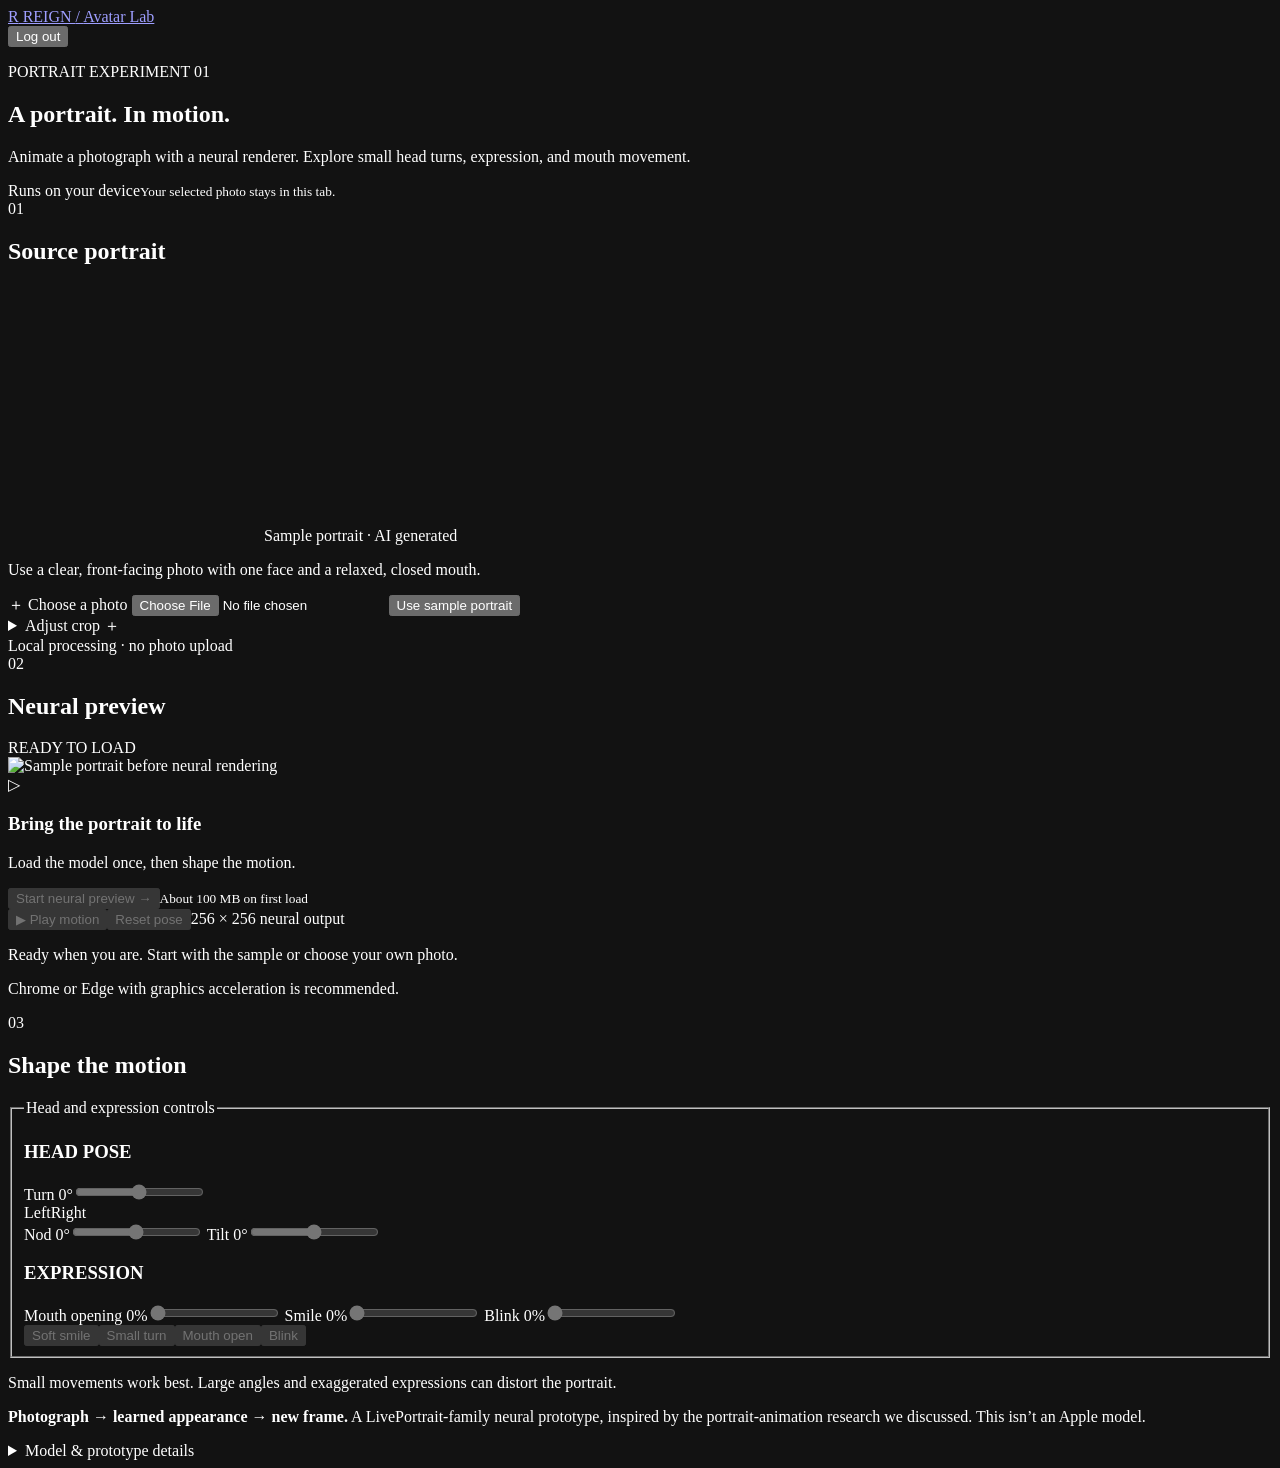
==== commit 471e1f97: "Add scoped Avatar Lab member login and reliable logout" ====
--- a/services/ax/avatar-lab.html
+++ b/services/ax/avatar-lab.html
@@ -10,9 +10,10 @@
 </head>
 <body>
   <header class="topbar">
-    <a class="brand" href="/" aria-label="Back to REIGN workspace"><span class="brand-mark">R</span> REIGN <span class="divider">/</span> <span class="brand-page">Avatar Lab</span></a>
-    <div class="topbar-right"><span class="prototype-tag">NEURAL PROTOTYPE</span><a class="back-link" href="/">Back to workspace <span aria-hidden="true">↗</span></a></div>
+    <a class="brand" id="labBrand" href="/avatar-lab" aria-label="REIGN Avatar Lab"><span class="brand-mark">R</span> REIGN <span class="divider">/</span> <span class="brand-page">Avatar Lab</span></a>
+    <div class="topbar-right"><span class="account-name" id="accountName" hidden></span><a class="back-link" id="workspaceLink" href="/" hidden>Back to workspace <span aria-hidden="true">↗</span></a><button class="logout-button" id="logoutButton" type="button">Log out</button></div>
   </header>
+  <p class="auth-message" id="logoutMessage" role="status" aria-live="polite" hidden></p>
   <main>
     <section class="intro">
       <div><p class="eyebrow">PORTRAIT EXPERIMENT 01</p><h1>A portrait. <span>In motion.</span></h1><p class="intro-copy">Animate a photograph with a neural renderer. Explore small head turns, expression, and mouth movement.</p></div>
@@ -41,7 +42,7 @@
         <div class="portrait-stage" id="portraitStage" aria-busy="false">
           <img id="previewSource" src="/avatar-assets/sample-portrait.png" alt="Sample portrait before neural rendering">
           <canvas id="outputCanvas" width="256" height="256" aria-label="Neurally rendered portrait" hidden></canvas>
-          <div class="stage-overlay" id="stageOverlay"><span class="play-symbol" aria-hidden="true">▷</span><h3>Bring the portrait to life</h3><p>Load the model once, then shape the motion.</p><button class="button primary" id="startButton" type="button">Start neural preview <span aria-hidden="true">→</span></button><small>About 100 MB on first load</small></div>
+          <div class="stage-overlay" id="stageOverlay"><span class="play-symbol" aria-hidden="true">▷</span><h3>Bring the portrait to life</h3><p>Load the model once, then shape the motion.</p><button class="button primary" id="startButton" type="button" disabled>Start neural preview <span aria-hidden="true">→</span></button><small>About 100 MB on first load</small></div>
           <div class="rendering-label" id="renderingLabel" hidden><span class="spinner" aria-hidden="true"></span><span>Rendering neural frame</span></div>
         </div>
         <div class="preview-toolbar"><button class="button play-button" id="motionButton" type="button" disabled><span aria-hidden="true">▶</span> Play motion</button><button class="text-button" id="resetButton" type="button" disabled>Reset pose</button><span class="frame-stat" id="frameStat">256 × 256 neural output</span></div>
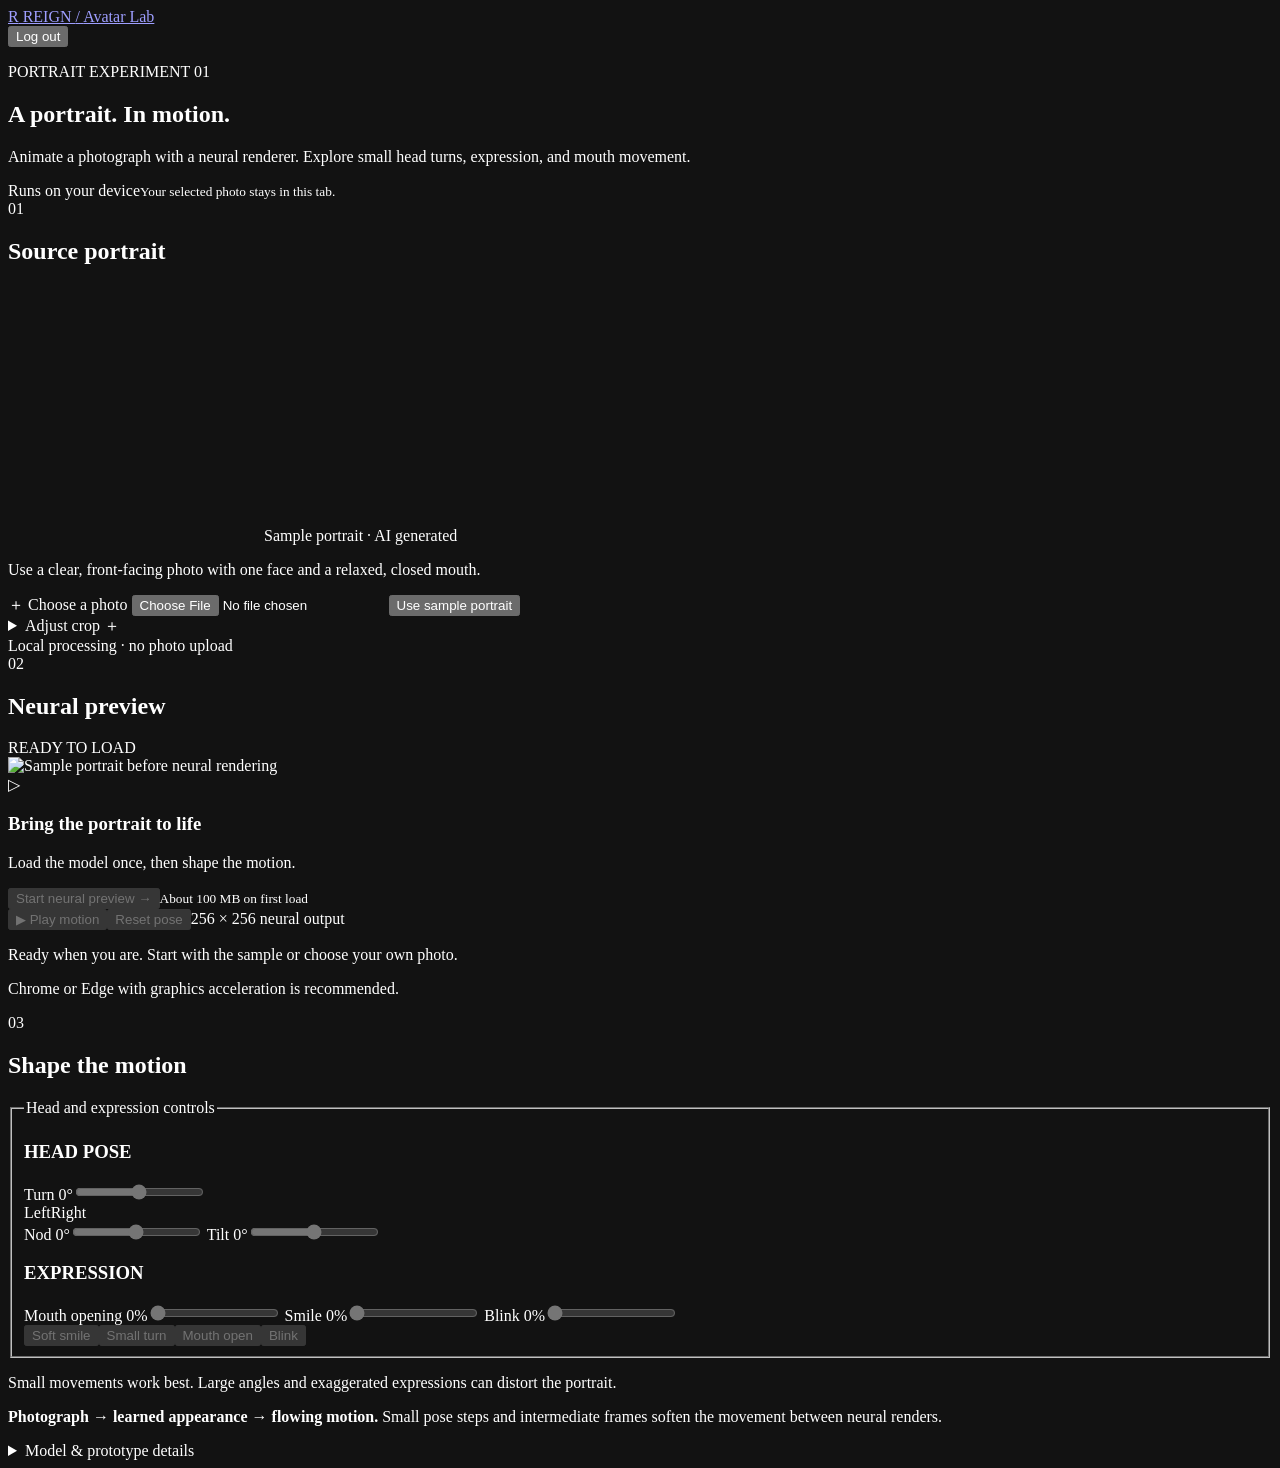
==== commit 3bbe62ed: "Smooth Avatar Lab motion between bounded neural poses" ====
--- a/services/ax/avatar-lab.html
+++ b/services/ax/avatar-lab.html
@@ -67,7 +67,7 @@
         <p class="control-note">Small movements work best. Large angles and exaggerated expressions can distort the portrait.</p>
       </aside>
     </section>
-    <footer class="lab-footer"><p><strong>Photograph → learned appearance → new frame.</strong> A LivePortrait-family neural prototype, inspired by the portrait-animation research we discussed. This isn’t an Apple model.</p><details><summary>Model &amp; prototype details</summary><p>LP-Distilled 0.1 renders 256 × 256 frames from your cropped image, pose, and expression controls. The first load downloads the model and ONNX Runtime from this site. WebGPU is used when supported; the CPU preview can take several seconds per frame. This prototype tests facial motion; it doesn’t yet perform speech-synchronized lip animation or full 3D head reconstruction.</p><p><a href="https://huggingface.co/slperez/LP-Distilled0.1-ONNX" target="_blank" rel="noopener noreferrer">Model card ↗</a> <a href="/avatar-assets/THIRD_PARTY_NOTICES.txt" target="_blank" rel="noopener noreferrer">Credits &amp; licenses ↗</a></p></details></footer>
+    <footer class="lab-footer"><p><strong>Photograph → learned appearance → flowing motion.</strong> Small pose steps and intermediate frames soften the movement between neural renders.</p><details><summary>Model &amp; prototype details</summary><p>LP-Distilled 0.1 renders 256 × 256 frames from your cropped image, pose, and expression controls. The first load downloads the model and ONNX Runtime from this site. WebGPU is used when supported; the CPU preview can take several seconds per neural frame.</p><p>Between completed neural frames, the player estimates movement and blends intermediate images. This adds no model download and keeps only a few frames in memory. It makes playback smoother without speeding up the neural model, so slow devices show slower movement. Fine details can still distort during turns or expressions.</p><p>This LivePortrait-family prototype explores the portrait-animation research we discussed. It uses a separate model from Apple’s research and does not yet perform speech-synchronized lip animation or full 3D head reconstruction.</p><p><a href="https://huggingface.co/slperez/LP-Distilled0.1-ONNX" target="_blank" rel="noopener noreferrer">Model card ↗</a> <a href="/avatar-assets/THIRD_PARTY_NOTICES.txt" target="_blank" rel="noopener noreferrer">Credits &amp; licenses ↗</a></p></details></footer>
   </main>
 </body>
 </html>
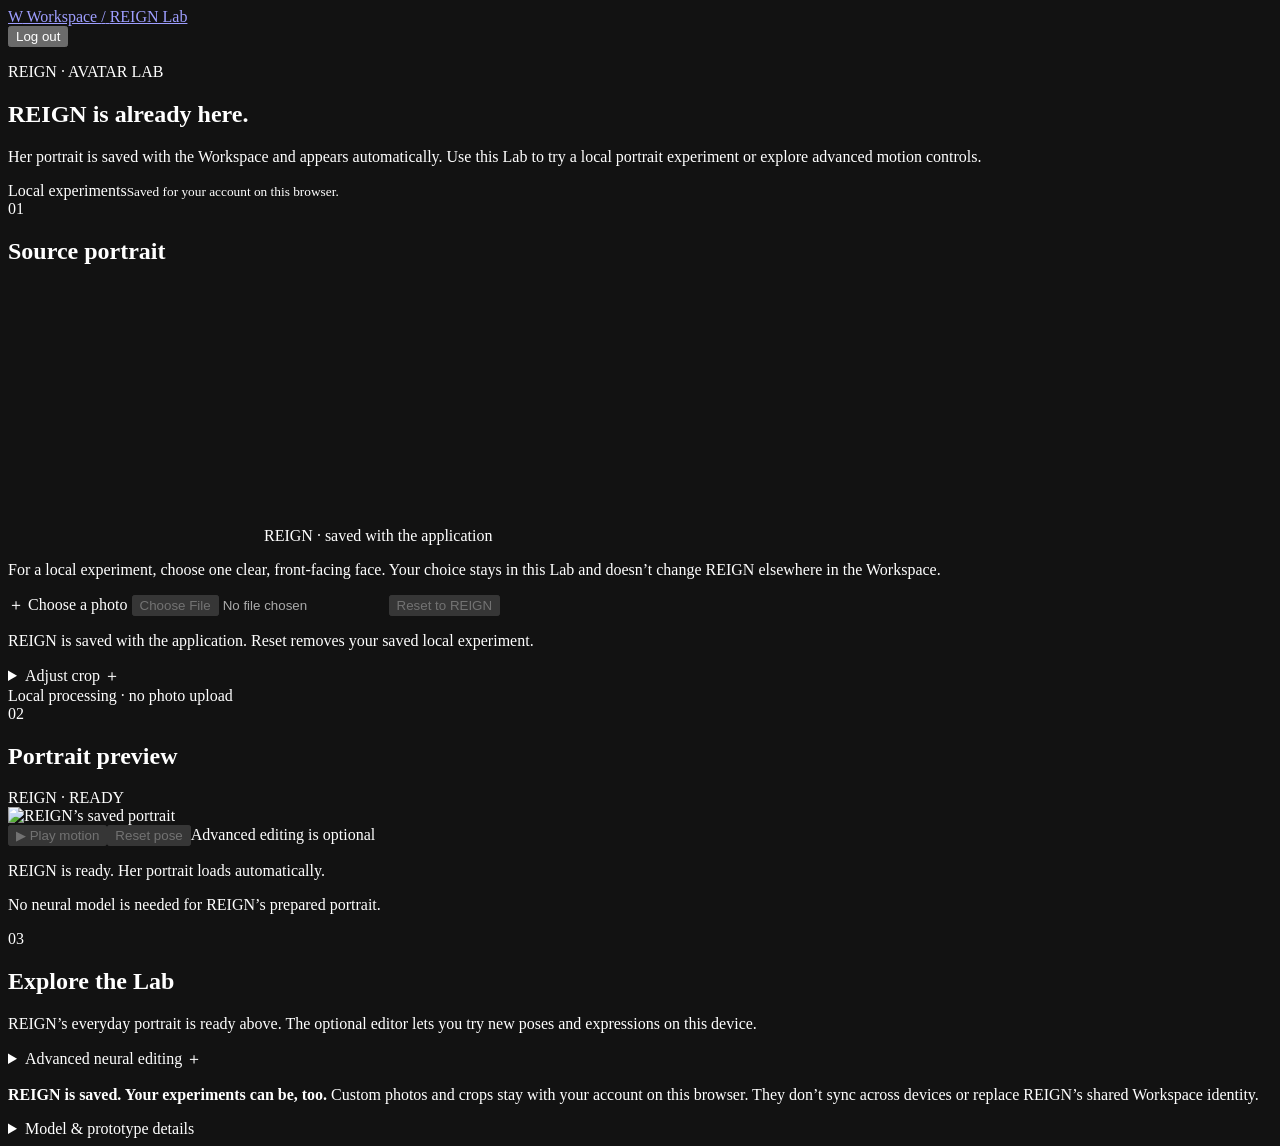
==== commit 5cbb24e2: "Make Workspace and REIGN presence consistent across voice surfaces" ====
--- a/services/ax/avatar-lab.html
+++ b/services/ax/avatar-lab.html
@@ -4,29 +4,30 @@
   <meta charset="utf-8">
   <meta name="viewport" content="width=device-width, initial-scale=1">
   <meta name="color-scheme" content="dark">
-  <title>Avatar Lab · REIGN</title>
+  <title>REIGN Avatar Lab · Workspace</title>
   <link rel="stylesheet" href="/assets/avatar-lab.css">
   <script type="module" src="/assets/avatar-lab.js"></script>
 </head>
 <body>
   <header class="topbar">
-    <a class="brand" id="labBrand" href="/avatar-lab" aria-label="REIGN Avatar Lab"><span class="brand-mark">R</span> REIGN <span class="divider">/</span> <span class="brand-page">Avatar Lab</span></a>
-    <div class="topbar-right"><span class="account-name" id="accountName" hidden></span><a class="back-link" id="workspaceLink" href="/" hidden>Back to workspace <span aria-hidden="true">↗</span></a><button class="logout-button" id="logoutButton" type="button">Log out</button></div>
+    <a class="brand" id="labBrand" href="/avatar-lab" aria-label="REIGN Avatar Lab"><span class="brand-mark">W</span> Workspace <span class="divider">/</span> <span class="brand-page">REIGN Lab</span></a>
+    <div class="topbar-right"><span class="account-name" id="accountName" hidden></span><a class="back-link" id="workspaceLink" href="/" hidden>Back to Workspace <span aria-hidden="true">↗</span></a><button class="logout-button" id="logoutButton" type="button">Log out</button></div>
   </header>
   <p class="auth-message" id="logoutMessage" role="status" aria-live="polite" hidden></p>
   <main>
     <section class="intro">
-      <div><p class="eyebrow">PORTRAIT EXPERIMENT 01</p><h1>A portrait. <span>In motion.</span></h1><p class="intro-copy">Animate a photograph with a neural renderer. Explore small head turns, expression, and mouth movement.</p></div>
-      <div class="privacy-note"><span class="privacy-dot" aria-hidden="true"></span><div>Runs on your device<small>Your selected photo stays in this tab.</small></div></div>
+      <div><p class="eyebrow">REIGN · AVATAR LAB</p><h1>REIGN is <span>already here.</span></h1><p class="intro-copy">Her portrait is saved with the Workspace and appears automatically. Use this Lab to try a local portrait experiment or explore advanced motion controls.</p></div>
+      <div class="privacy-note"><span class="privacy-dot" aria-hidden="true"></span><div>Local experiments<small>Saved for your account on this browser.</small></div></div>
     </section>
     <section class="lab-grid" aria-label="Portrait animation studio">
       <aside class="source-panel panel">
         <div class="panel-heading"><span class="step">01</span><h2>Source portrait</h2></div>
-        <div class="source-wrap"><canvas id="sourceCanvas" width="256" height="256" aria-label="Cropped source portrait"></canvas><span class="source-caption" id="sourceCaption">Sample portrait · AI generated</span></div>
-        <p class="hint">Use a clear, front-facing photo with one face and a relaxed, closed mouth.</p>
+        <div class="source-wrap"><canvas id="sourceCanvas" width="256" height="256" aria-label="Cropped source portrait"></canvas><span class="source-caption" id="sourceCaption">REIGN · saved with the application</span></div>
+        <p class="hint">For a local experiment, choose one clear, front-facing face. Your choice stays in this Lab and doesn’t change REIGN elsewhere in the Workspace.</p>
         <label class="button secondary upload-button" for="portraitFile"><span aria-hidden="true">＋</span> Choose a photo</label>
-        <input id="portraitFile" class="visually-hidden" type="file" accept="image/jpeg,image/png,image/webp">
-        <button class="text-button" id="sampleButton" type="button">Use sample portrait</button>
+        <input id="portraitFile" class="visually-hidden" type="file" accept="image/jpeg,image/png,image/webp" disabled>
+        <button class="text-button" id="sampleButton" type="button" disabled>Reset to REIGN</button>
+        <p class="preference-status" id="portraitPreferenceStatus" data-state="default" role="status" aria-live="polite">REIGN is saved with the application. Reset removes your saved local experiment.</p>
         <details class="crop-details" id="cropDetails">
           <summary>Adjust crop <span aria-hidden="true">＋</span></summary>
           <p class="hint">Center the eyes and mouth. Keep the full forehead and chin in the square.</p>
@@ -37,19 +38,24 @@
         </details>
         <div class="source-footer"><span class="small-dot" aria-hidden="true"></span> Local processing · no photo upload</div>
       </aside>
-      <section class="preview-panel panel" aria-label="Neural portrait preview">
-        <div class="preview-heading"><div class="panel-heading"><span class="step">02</span><h2>Neural preview</h2></div><span id="renderBadge" class="render-badge">READY TO LOAD</span></div>
-        <div class="portrait-stage" id="portraitStage" aria-busy="false">
-          <img id="previewSource" src="/avatar-assets/sample-portrait.png" alt="Sample portrait before neural rendering">
+      <section class="preview-panel panel" aria-label="REIGN portrait preview">
+        <div class="preview-heading"><div class="panel-heading"><span class="step">02</span><h2>Portrait preview</h2></div><span id="renderBadge" class="render-badge ready">REIGN · READY</span></div>
+        <div class="portrait-stage" id="portraitStage" data-source="default" data-preview-mode="prepared" aria-busy="false">
+          <img id="previewSource" src="/avatar-assets/sample-portrait.png" alt="REIGN’s saved portrait">
+          <canvas id="defaultAvatarCanvas" width="256" height="256" aria-label="REIGN’s prepared moving portrait" hidden></canvas>
+          <canvas id="customPreviewCanvas" width="256" height="256" aria-label="Your saved local portrait experiment" hidden></canvas>
           <canvas id="outputCanvas" width="256" height="256" aria-label="Neurally rendered portrait" hidden></canvas>
-          <div class="stage-overlay" id="stageOverlay"><span class="play-symbol" aria-hidden="true">▷</span><h3>Bring the portrait to life</h3><p>Load the model once, then shape the motion.</p><button class="button primary" id="startButton" type="button" disabled>Start neural preview <span aria-hidden="true">→</span></button><small>About 100 MB on first load</small></div>
           <div class="rendering-label" id="renderingLabel" hidden><span class="spinner" aria-hidden="true"></span><span>Rendering neural frame</span></div>
         </div>
-        <div class="preview-toolbar"><button class="button play-button" id="motionButton" type="button" disabled><span aria-hidden="true">▶</span> Play motion</button><button class="text-button" id="resetButton" type="button" disabled>Reset pose</button><span class="frame-stat" id="frameStat">256 × 256 neural output</span></div>
-        <div class="status-area"><div class="status-top"><span class="status-dot" id="statusDot" aria-hidden="true"></span><p id="statusText" role="status" aria-live="polite">Ready when you are. Start with the sample or choose your own photo.</p></div><progress id="loadProgress" max="100" value="0" hidden aria-label="Model download progress"></progress><p id="runtimeNote" class="runtime-note">Chrome or Edge with graphics acceleration is recommended.</p></div>
+        <div class="preview-toolbar"><button class="button play-button" id="motionButton" type="button" disabled><span aria-hidden="true">▶</span> Play motion</button><button class="text-button" id="resetButton" type="button" disabled>Reset pose</button><span class="frame-stat" id="frameStat">Advanced editing is optional</span></div>
+        <div class="status-area"><div class="status-top"><span class="status-dot" id="statusDot" aria-hidden="true"></span><p id="statusText" role="status" aria-live="polite">REIGN is ready. Her portrait loads automatically.</p></div><progress id="loadProgress" max="100" value="0" hidden aria-label="Model download progress"></progress><p id="runtimeNote" class="runtime-note">No neural model is needed for REIGN’s prepared portrait.</p></div>
       </section>
       <aside class="controls-panel panel">
-        <div class="panel-heading"><span class="step">03</span><h2>Shape the motion</h2></div>
+        <div class="panel-heading"><span class="step">03</span><h2>Explore the Lab</h2></div>
+        <p class="control-note">REIGN’s everyday portrait is ready above. The optional editor lets you try new poses and expressions on this device.</p>
+        <details class="advanced-details" id="advancedDetails">
+          <summary>Advanced neural editing <span aria-hidden="true">＋</span></summary>
+          <div class="advanced-start" id="stageOverlay"><h3>Explore a different pose</h3><p>Load the optional neural model to edit this portrait on your device.</p><button class="button primary" id="startButton" type="button" disabled>Start neural editing <span aria-hidden="true">→</span></button><small>About 100 MB on first load. Uses more memory while open.</small></div>
         <fieldset id="motionControls" disabled>
           <legend class="visually-hidden">Head and expression controls</legend>
           <div class="control-section"><h3>HEAD POSE</h3>
@@ -64,10 +70,12 @@
           </div>
           <div class="preset-buttons"><button class="preset-button" data-preset="smile" type="button">Soft smile</button><button class="preset-button" data-preset="turn" type="button">Small turn</button><button class="preset-button" data-preset="mouth" type="button">Mouth open</button><button class="preset-button" data-preset="blink" type="button">Blink</button></div>
         </fieldset>
-        <p class="control-note">Small movements work best. Large angles and exaggerated expressions can distort the portrait.</p>
+          <p class="control-note">Small movements work best. Large angles and exaggerated expressions can distort the portrait.</p>
+          <button class="button secondary" id="closeNeuralButton" type="button">Close editor &amp; free memory</button>
+        </details>
       </aside>
     </section>
-    <footer class="lab-footer"><p><strong>Photograph → learned appearance → flowing motion.</strong> Small pose steps and intermediate frames soften the movement between neural renders.</p><details><summary>Model &amp; prototype details</summary><p>LP-Distilled 0.1 renders 256 × 256 frames from your cropped image, pose, and expression controls. The first load downloads the model and ONNX Runtime from this site. WebGPU is used when supported; the CPU preview can take several seconds per neural frame.</p><p>Between completed neural frames, the player estimates movement and blends intermediate images. This adds no model download and keeps only a few frames in memory. It makes playback smoother without speeding up the neural model, so slow devices show slower movement. Fine details can still distort during turns or expressions.</p><p>This LivePortrait-family prototype explores the portrait-animation research we discussed. It uses a separate model from Apple’s research and does not yet perform speech-synchronized lip animation or full 3D head reconstruction.</p><p><a href="https://huggingface.co/slperez/LP-Distilled0.1-ONNX" target="_blank" rel="noopener noreferrer">Model card ↗</a> <a href="/avatar-assets/THIRD_PARTY_NOTICES.txt" target="_blank" rel="noopener noreferrer">Credits &amp; licenses ↗</a></p></details></footer>
+    <footer class="lab-footer"><p><strong>REIGN is saved. Your experiments can be, too.</strong> Custom photos and crops stay with your account on this browser. They don’t sync across devices or replace REIGN’s shared Workspace identity.</p><details><summary>Model &amp; prototype details</summary><p>The default preview plays a lightweight set of prepared portrait frames. It starts automatically and doesn’t load the neural model. A custom experiment restores as a still image until you choose advanced editing. Reset to REIGN removes that account’s saved experiment from this browser.</p><p>Advanced editing uses LP-Distilled 0.1 to render 256 × 256 frames from your crop, pose, and expression controls. It downloads the model and ONNX Runtime from this site. WebGPU is used when supported; CPU rendering can take several seconds per frame. Closing the editor or leaving the page releases the model.</p><p>Between completed neural frames, the editor estimates movement and blends intermediate images. This smooths playback without speeding up the model. Fine details can still distort during turns or expressions. This Lab uses a separate model from Apple’s research and does not reconstruct a full 3D head.</p><p><a href="https://huggingface.co/slperez/LP-Distilled0.1-ONNX" target="_blank" rel="noopener noreferrer">Model card ↗</a> <a href="/avatar-assets/THIRD_PARTY_NOTICES.txt" target="_blank" rel="noopener noreferrer">Credits &amp; licenses ↗</a></p></details></footer>
   </main>
 </body>
 </html>
